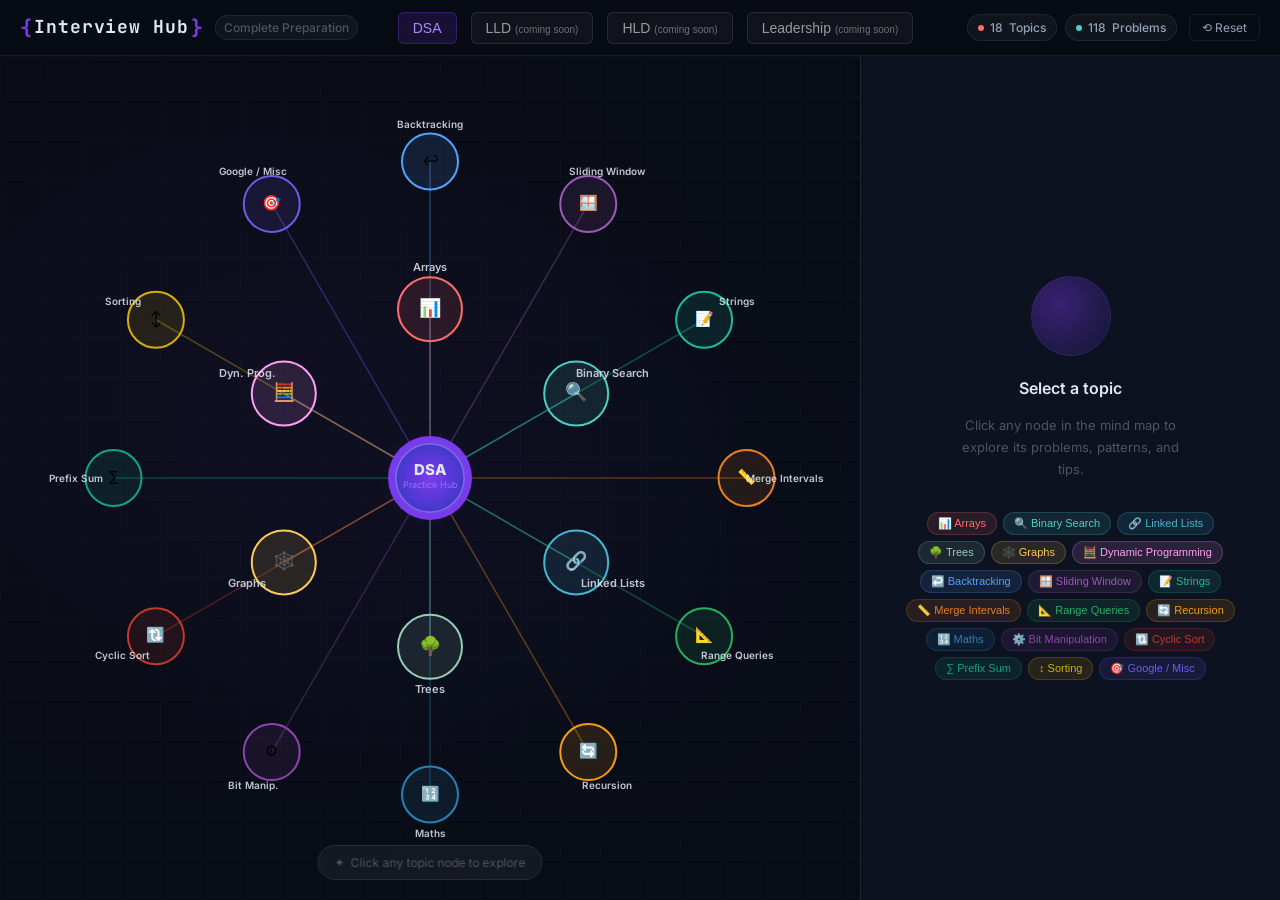
==== website/index.html @ 6dad3a28 "Add Phase 1: Interview Prep Website - DSA Section - Complete mind map landing page (index.html) - Dy" ====
<!DOCTYPE html>
<html lang="en">
<head>
  <meta charset="UTF-8" />
  <meta name="viewport" content="width=device-width, initial-scale=1.0" />
  <title>DSA Practice Hub</title>
  <link rel="preconnect" href="https://fonts.googleapis.com" />
  <link rel="preconnect" href="https://fonts.gstatic.com" crossorigin />
  <link href="https://fonts.googleapis.com/css2?family=Inter:wght@300;400;500;600;700&family=JetBrains+Mono:wght@400;500&display=swap" rel="stylesheet" />
  <link rel="stylesheet" href="style.css" />
</head>
<body>

  <!-- ── Header ─────────────────────────────────────────── -->
  <header class="header">
    <div class="header-left">
      <div class="logo">
        <span class="logo-bracket">{</span>
        <span class="logo-text">Interview Hub</span>
        <span class="logo-bracket">}</span>
      </div>
      <span class="header-subtitle">Complete Preparation</span>
      <!-- Section tabs -->
      <div style="display: flex; gap: 1rem; margin-left: 2rem;">
        <button class="section-btn active" onclick="showSection('dsa')" style="padding: 0.5rem 1rem; background: rgba(124, 58, 237, 0.15); border: 1px solid rgba(124, 58, 237, 0.3); border-radius: 6px; color: #a78bfa; cursor: pointer; font-size: 14px; font-weight: 500;">
          DSA
        </button>
        <button class="section-btn" onclick="showSection('lld')" style="padding: 0.5rem 1rem; background: rgba(100, 100, 100, 0.1); border: 1px solid rgba(100, 100, 100, 0.3); border-radius: 6px; color: #999; cursor: pointer; font-size: 14px; font-weight: 500;">
          LLD <span style="font-size: 10px; opacity: 0.7;">(coming soon)</span>
        </button>
        <button class="section-btn" onclick="showSection('hld')" style="padding: 0.5rem 1rem; background: rgba(100, 100, 100, 0.1); border: 1px solid rgba(100, 100, 100, 0.3); border-radius: 6px; color: #999; cursor: pointer; font-size: 14px; font-weight: 500;">
          HLD <span style="font-size: 10px; opacity: 0.7;">(coming soon)</span>
        </button>
        <button class="section-btn" onclick="showSection('leadership')" style="padding: 0.5rem 1rem; background: rgba(100, 100, 100, 0.1); border: 1px solid rgba(100, 100, 100, 0.3); border-radius: 6px; color: #999; cursor: pointer; font-size: 14px; font-weight: 500;">
          Leadership <span style="font-size: 10px; opacity: 0.7;">(coming soon)</span>
        </button>
      </div>
    </div>
    <div class="header-right">
      <div class="stats-bar">
        <div class="stat-chip">
          <span class="stat-dot" style="background:#FF6B6B"></span>
          <span id="totalTopics">0</span> Topics
        </div>
        <div class="stat-chip">
          <span class="stat-dot" style="background:#4ECDC4"></span>
          <span id="totalProblems">0</span> Problems
        </div>
      </div>
      <button class="btn-ghost" id="resetBtn" title="Reset view">⟲ Reset</button>
    </div>
  </header>

  <!-- ── Main Layout ─────────────────────────────────────── -->
  <main class="main-layout">

    <!-- Mind Map Canvas -->
    <div class="map-area" id="mapArea">
      <svg id="mindmapSvg" class="mindmap-svg">
        <defs>
          <radialGradient id="centerGrad" cx="50%" cy="50%" r="50%">
            <stop offset="0%" stop-color="#7C3AED" />
            <stop offset="100%" stop-color="#4338CA" />
          </radialGradient>
          <filter id="glow" x="-40%" y="-40%" width="180%" height="180%">
            <feGaussianBlur stdDeviation="4" result="blur" />
            <feMerge>
              <feMergeNode in="blur" />
              <feMergeNode in="SourceGraphic" />
            </feMerge>
          </filter>
          <filter id="softGlow" x="-60%" y="-60%" width="220%" height="220%">
            <feGaussianBlur stdDeviation="8" result="blur" />
            <feMerge>
              <feMergeNode in="blur" />
              <feMergeNode in="SourceGraphic" />
            </feMerge>
          </filter>
          <filter id="subtleGlow" x="-20%" y="-20%" width="140%" height="140%">
            <feGaussianBlur stdDeviation="2" result="blur" />
            <feMerge>
              <feMergeNode in="blur" />
              <feMergeNode in="SourceGraphic" />
            </feMerge>
          </filter>
        </defs>
        <!-- Rendered by JS -->
      </svg>

      <!-- Hint pill -->
      <div class="map-hint" id="mapHint">
        <span>✦</span> Click any topic node to explore
      </div>
    </div>

    <!-- Detail Panel -->
    <aside class="detail-panel" id="detailPanel">

      <!-- Empty State -->
      <div class="panel-empty" id="panelEmpty">
        <div class="empty-orb"></div>
        <h3>Select a topic</h3>
        <p>Click any node in the mind map to explore its problems, patterns, and tips.</p>
        <div class="empty-topics-preview" id="emptyTopicsPreview">
          <!-- Filled by JS with quick-access chips -->
        </div>
      </div>

      <!-- Topic Content -->
      <div class="panel-content hidden" id="panelContent">

        <!-- Topic Header -->
        <div class="topic-header" id="topicHeader">
          <button class="back-btn" id="backBtn">
            <span class="back-arrow">←</span> All Topics
          </button>
          <div class="topic-hero">
            <div class="topic-icon" id="topicIcon"></div>
            <div class="topic-hero-text">
              <h2 class="topic-name" id="topicName"></h2>
              <div class="topic-badges" id="topicBadges"></div>
            </div>
          </div>
        </div>

        <!-- Scroll area -->
        <div class="panel-scroll" id="panelScroll">

          <!-- Tips -->
          <section class="tips-section">
            <div class="section-label">
              <span class="section-icon">💡</span>
              <span>Key Patterns & Tips</span>
            </div>
            <ul class="tips-list" id="tipsList"></ul>
          </section>

          <!-- Problems -->
          <section class="problems-section">
            <div class="section-label">
              <span class="section-icon">🧩</span>
              <span>Problems</span>
              <span class="badge" id="problemCountBadge"></span>
            </div>
            <div class="problems-grid" id="problemsGrid"></div>
            <div style="text-align: center; margin-top: 1.5rem; padding-top: 1.5rem; border-top: 1px solid rgba(255,255,255,0.1);">
              <a id="exploreTopicLink" href="#" style="display: inline-block; padding: 0.75rem 1.5rem; background: rgba(124, 58, 237, 0.15); border: 1px solid rgba(124, 58, 237, 0.3); border-radius: 6px; color: #a78bfa; text-decoration: none; font-size: 14px; transition: all 0.2s; cursor: pointer;">
                Explore Full Topic →
              </a>
            </div>
          </section>

        </div>
      </div>
    </aside>
  </main>

  <!-- ── Problem Modal ───────────────────────────────────── -->
  <div class="modal-backdrop hidden" id="modalBackdrop">
    <div class="modal" id="modal" role="dialog" aria-modal="true">
      <div class="modal-header">
        <div class="modal-meta">
          <span class="modal-difficulty" id="modalDifficulty"></span>
          <span class="modal-num" id="modalNum"></span>
        </div>
        <h3 class="modal-title" id="modalTitle"></h3>
        <button class="modal-close" id="modalClose" aria-label="Close">✕</button>
      </div>
      <div class="modal-body">
        <div class="notes-header">
          <span class="notes-icon">📋</span>
          <span>Algorithm Notes</span>
        </div>
        <div class="notes-content" id="modalNotes"></div>
        <div class="modal-footer">
          <a class="btn-lc" id="modalLcLink" href="#" target="_blank" rel="noopener noreferrer">
            <svg width="16" height="16" viewBox="0 0 24 24" fill="currentColor">
              <path d="M13.483 0a1.374 1.374 0 0 0-.961.438L7.116 6.226l-3.854 4.126a5.266 5.266 0 0 0-1.209 2.104 5.35 5.35 0 0 0-.125.513 5.527 5.527 0 0 0 .062 2.362 5.83 5.83 0 0 0 .349 1.017 5.938 5.938 0 0 0 1.271 1.818l4.277 4.193.039.038c2.248 2.165 5.852 2.133 8.063-.074l2.396-2.392c.54-.54.54-1.414.003-1.955a1.378 1.378 0 0 0-1.951-.003l-2.396 2.392a3.021 3.021 0 0 1-4.205.038l-.02-.019-4.276-4.193c-.652-.64-.972-1.469-.948-2.263a2.68 2.68 0 0 1 .066-.523 2.545 2.545 0 0 1 .619-1.164L9.13 8.114c1.058-1.134 3.204-1.27 4.43-.278l3.501 2.831c.593.48 1.461.387 1.94-.207a1.384 1.384 0 0 0-.207-1.943l-3.5-2.831c-.8-.647-1.766-1.045-2.774-1.202l2.015-2.158A1.384 1.384 0 0 0 13.483 0zm-2.866 12.815a1.38 1.38 0 0 0-1.38 1.382 1.38 1.38 0 0 0 1.38 1.382H20.79a1.38 1.38 0 0 0 1.38-1.382 1.38 1.38 0 0 0-1.38-1.382z"/>
            </svg>
            Open on LeetCode
            <span class="btn-arrow">↗</span>
          </a>
          <button class="btn-ghost-sm" id="modalFileBtn">
            <span>📂</span> View file path
          </button>
        </div>
        <div class="file-path hidden" id="modalFilePath"></div>
      </div>
    </div>
  </div>

  <!-- ── Notes Layout (hidden by default) ──────────────────── -->
  <div class="notes-layout hidden" id="notesLayout">

    <!-- Notes Sidebar -->
    <aside class="notes-sidebar" id="notesSidebar">
      <div class="notes-nav" id="notesNav"></div>
    </aside>

    <!-- Notes Content Area -->
    <div class="notes-content-area" id="notesContentArea">
      <div class="notes-empty" id="notesEmpty">
        <div class="empty-orb" style="background:radial-gradient(circle at 35% 35%,rgba(20,184,166,0.4),rgba(6,95,70,0.1))"></div>
        <h3>Select a note</h3>
        <p>Pick any reference from the sidebar to read it here.</p>
      </div>
      <div class="notes-viewer hidden" id="notesViewer">
        <div class="notes-viewer-header" id="notesViewerHeader"></div>
        <div class="notes-md" id="notesMd"></div>
      </div>
    </div>

  </div>

  <script src="data.js"></script>
  <script src="notes-data.js"></script>
  <script src="app.js"></script>
  <script src="notes-app.js"></script>
</body>
</html>
---- website/style.css ----
/* ═══════════════════════════════════════════════════════════════
   DSA Practice Hub — Stylesheet
   Dark theme, smooth animations, glassmorphism accents
   ═══════════════════════════════════════════════════════════════ */

/* ── Custom Properties ──────────────────────────────────────── */
:root {
  --bg-base:      #080c14;
  --bg-surface:   #0d1421;
  --bg-card:      #111827;
  --bg-card-hover:#161f32;
  --bg-panel:     #0c1220;

  --border:       rgba(255,255,255,0.07);
  --border-hover: rgba(255,255,255,0.15);

  --text-primary:  #e2e8f0;
  --text-secondary:#94a3b8;
  --text-muted:    #4b5563;

  --accent:       #7C3AED;
  --accent-soft:  rgba(124,58,237,0.15);

  --easy:   #22c55e;
  --medium: #f59e0b;
  --hard:   #ef4444;

  --radius-sm: 6px;
  --radius-md: 10px;
  --radius-lg: 16px;
  --radius-xl: 24px;

  --shadow-sm: 0 1px 3px rgba(0,0,0,0.4);
  --shadow-md: 0 4px 20px rgba(0,0,0,0.5);
  --shadow-lg: 0 12px 48px rgba(0,0,0,0.7);

  --panel-w: 420px;
  --header-h: 56px;

  --transition: 0.2s cubic-bezier(0.4, 0, 0.2, 1);
  --transition-slow: 0.4s cubic-bezier(0.4, 0, 0.2, 1);
  --spring: 0.3s cubic-bezier(0.34, 1.56, 0.64, 1);
}

/* ── Reset ───────────────────────────────────────────────────── */
*, *::before, *::after { box-sizing: border-box; margin: 0; padding: 0; }

html, body {
  height: 100%;
  overflow: hidden;
  background: var(--bg-base);
  color: var(--text-primary);
  font-family: 'Inter', system-ui, sans-serif;
  font-size: 14px;
  line-height: 1.6;
  -webkit-font-smoothing: antialiased;
}

/* ── Scrollbar ───────────────────────────────────────────────── */
::-webkit-scrollbar { width: 5px; }
::-webkit-scrollbar-track { background: transparent; }
::-webkit-scrollbar-thumb { background: rgba(255,255,255,0.08); border-radius: 99px; }
::-webkit-scrollbar-thumb:hover { background: rgba(255,255,255,0.14); }

/* ── Header ──────────────────────────────────────────────────── */
.header {
  height: var(--header-h);
  display: flex;
  align-items: center;
  justify-content: space-between;
  padding: 0 20px;
  background: rgba(8,12,20,0.9);
  border-bottom: 1px solid var(--border);
  backdrop-filter: blur(12px);
  position: relative;
  z-index: 20;
  flex-shrink: 0;
}

.header-left {
  display: flex;
  align-items: center;
  gap: 12px;
}

.logo {
  display: flex;
  align-items: center;
  gap: 2px;
  font-family: 'JetBrains Mono', monospace;
  font-size: 18px;
  font-weight: 700;
}

.logo-bracket {
  color: var(--accent);
  font-size: 20px;
}

.logo-text {
  color: var(--text-primary);
  letter-spacing: 0.05em;
}

.header-subtitle {
  color: var(--text-muted);
  font-size: 12px;
  font-weight: 500;
  padding: 2px 8px;
  background: rgba(255,255,255,0.04);
  border: 1px solid var(--border);
  border-radius: 99px;
}

.header-right {
  display: flex;
  align-items: center;
  gap: 12px;
}

.stats-bar {
  display: flex;
  align-items: center;
  gap: 8px;
}

.stat-chip {
  display: flex;
  align-items: center;
  gap: 6px;
  padding: 3px 10px;
  background: rgba(255,255,255,0.04);
  border: 1px solid var(--border);
  border-radius: 99px;
  font-size: 12px;
  color: var(--text-secondary);
  font-weight: 500;
}

.stat-dot {
  width: 6px;
  height: 6px;
  border-radius: 50%;
}

.btn-ghost {
  background: none;
  border: 1px solid var(--border);
  color: var(--text-secondary);
  padding: 5px 12px;
  border-radius: var(--radius-sm);
  cursor: pointer;
  font-size: 12px;
  font-family: inherit;
  transition: all var(--transition);
}

.btn-ghost:hover {
  border-color: var(--border-hover);
  color: var(--text-primary);
  background: rgba(255,255,255,0.04);
}

/* ── Main Layout ──────────────────────────────────────────────── */
.main-layout {
  display: flex;
  height: calc(100vh - var(--header-h));
  overflow: hidden;
}

/* ── Mind Map Area ────────────────────────────────────────────── */
.map-area {
  flex: 1;
  position: relative;
  overflow: hidden;
  background:
    radial-gradient(ellipse at 30% 40%, rgba(124,58,237,0.06) 0%, transparent 60%),
    radial-gradient(ellipse at 70% 60%, rgba(67,56,202,0.04) 0%, transparent 60%),
    var(--bg-base);
}

/* Subtle grid */
.map-area::before {
  content: '';
  position: absolute;
  inset: 0;
  background-image:
    linear-gradient(rgba(255,255,255,0.015) 1px, transparent 1px),
    linear-gradient(90deg, rgba(255,255,255,0.015) 1px, transparent 1px);
  background-size: 40px 40px;
  pointer-events: none;
}

.mindmap-svg {
  width: 100%;
  height: 100%;
  display: block;
}

/* Hint pill */
.map-hint {
  position: absolute;
  bottom: 20px;
  left: 50%;
  transform: translateX(-50%);
  background: rgba(255,255,255,0.05);
  border: 1px solid rgba(255,255,255,0.08);
  backdrop-filter: blur(8px);
  padding: 7px 16px;
  border-radius: 99px;
  font-size: 12px;
  color: var(--text-muted);
  display: flex;
  align-items: center;
  gap: 6px;
  transition: opacity 0.4s;
  pointer-events: none;
}

.map-hint.hidden { opacity: 0; }

/* ── Mind Map SVG Elements ────────────────────────────────────── */
.mm-line {
  stroke-width: 1.5;
  fill: none;
  opacity: 0.35;
  transition: opacity var(--transition);
}

.mm-line.active { opacity: 0.7; }

.mm-node {
  cursor: pointer;
}

.mm-node-circle {
  stroke-width: 2;
  transition: all var(--transition);
}

.mm-node:hover .mm-node-circle {
  stroke-width: 2.5;
}

.mm-node.selected .mm-node-circle {
  stroke-width: 3;
}

.mm-node-label {
  font-family: 'Inter', sans-serif;
  font-size: 11px;
  font-weight: 600;
  fill: var(--text-primary);
  text-anchor: middle;
  pointer-events: none;
  transition: opacity var(--transition);
}

.mm-node-emoji {
  font-size: 16px;
  text-anchor: middle;
  dominant-baseline: middle;
  pointer-events: none;
}

/* Center node pulse animation */
@keyframes centerPulse {
  0%, 100% { r: 42; opacity: 0.15; }
  50%       { r: 52; opacity: 0.05; }
}

.center-pulse-ring {
  animation: centerPulse 3s ease-in-out infinite;
  fill: var(--accent);
  pointer-events: none;
}

/* Node entrance animation */
@keyframes nodeIn {
  from { opacity: 0; transform: scale(0.5); }
  to   { opacity: 1; transform: scale(1); }
}

.mm-node { animation: nodeIn var(--spring) both; }
.mm-line { animation: fadeIn 0.5s ease both; }

@keyframes fadeIn {
  from { opacity: 0; }
  to   { opacity: 0.35; }
}

/* ── Detail Panel ─────────────────────────────────────────────── */
.detail-panel {
  width: var(--panel-w);
  background: var(--bg-panel);
  border-left: 1px solid var(--border);
  display: flex;
  flex-direction: column;
  overflow: hidden;
  position: relative;
  flex-shrink: 0;
  transition: width var(--transition-slow);
}

/* Empty State */
.panel-empty {
  flex: 1;
  display: flex;
  flex-direction: column;
  align-items: center;
  justify-content: center;
  padding: 32px 24px;
  gap: 12px;
  text-align: center;
}

.empty-orb {
  width: 80px;
  height: 80px;
  border-radius: 50%;
  background: radial-gradient(circle at 35% 35%, rgba(124,58,237,0.4), rgba(67,56,202,0.1));
  border: 1px solid rgba(124,58,237,0.2);
  margin-bottom: 8px;
  animation: orbFloat 4s ease-in-out infinite;
}

@keyframes orbFloat {
  0%, 100% { transform: translateY(0); }
  50%       { transform: translateY(-8px); }
}

.panel-empty h3 {
  font-size: 16px;
  font-weight: 600;
  color: var(--text-primary);
}

.panel-empty p {
  font-size: 13px;
  color: var(--text-muted);
  max-width: 240px;
  line-height: 1.7;
}

.empty-topics-preview {
  margin-top: 20px;
  display: flex;
  flex-wrap: wrap;
  gap: 6px;
  justify-content: center;
  max-width: 340px;
}

.topic-chip {
  padding: 4px 10px;
  border-radius: 99px;
  font-size: 11px;
  font-weight: 500;
  cursor: pointer;
  border: 1px solid transparent;
  transition: all var(--transition);
  display: flex;
  align-items: center;
  gap: 4px;
}

.topic-chip:hover {
  transform: translateY(-1px);
  border-color: rgba(255,255,255,0.1);
}

/* Topic Content Panel */
.panel-content {
  display: flex;
  flex-direction: column;
  height: 100%;
  overflow: hidden;
}

.panel-content.hidden { display: none; }

.topic-header {
  padding: 16px 20px 0;
  flex-shrink: 0;
  border-bottom: 1px solid var(--border);
  padding-bottom: 16px;
}

.back-btn {
  display: flex;
  align-items: center;
  gap: 6px;
  background: none;
  border: none;
  color: var(--text-muted);
  cursor: pointer;
  font-size: 12px;
  font-family: inherit;
  padding: 0;
  margin-bottom: 14px;
  transition: color var(--transition);
}

.back-btn:hover { color: var(--text-primary); }
.back-arrow { font-size: 14px; }

.topic-hero {
  display: flex;
  align-items: center;
  gap: 14px;
}

.topic-icon {
  width: 52px;
  height: 52px;
  border-radius: var(--radius-md);
  display: flex;
  align-items: center;
  justify-content: center;
  font-size: 24px;
  flex-shrink: 0;
}

.topic-hero-text { flex: 1; }

.topic-name {
  font-size: 18px;
  font-weight: 700;
  color: var(--text-primary);
  line-height: 1.2;
}

.topic-badges {
  display: flex;
  gap: 6px;
  margin-top: 6px;
  flex-wrap: wrap;
}

.badge {
  padding: 2px 8px;
  border-radius: 99px;
  font-size: 10px;
  font-weight: 600;
  text-transform: uppercase;
  letter-spacing: 0.05em;
}

.badge-ring-inner { background: rgba(124,58,237,0.2); color: #a78bfa; border: 1px solid rgba(124,58,237,0.3); }
.badge-ring-outer { background: rgba(20,184,166,0.15); color: #5eead4; border: 1px solid rgba(20,184,166,0.25); }
.badge-count      { background: rgba(255,255,255,0.06); color: var(--text-muted); border: 1px solid var(--border); }

/* Scrollable panel body */
.panel-scroll {
  flex: 1;
  overflow-y: auto;
  padding: 20px;
  display: flex;
  flex-direction: column;
  gap: 24px;
}

/* ── Tips Section ─────────────────────────────────────────────── */
.section-label {
  display: flex;
  align-items: center;
  gap: 8px;
  font-size: 11px;
  font-weight: 700;
  text-transform: uppercase;
  letter-spacing: 0.1em;
  color: var(--text-muted);
  margin-bottom: 12px;
}

.section-icon { font-size: 14px; }

.tips-list {
  list-style: none;
  display: flex;
  flex-direction: column;
  gap: 6px;
}

.tips-list li {
  display: flex;
  align-items: flex-start;
  gap: 10px;
  font-size: 13px;
  color: var(--text-secondary);
  line-height: 1.6;
  padding: 8px 12px;
  background: rgba(255,255,255,0.02);
  border: 1px solid var(--border);
  border-radius: var(--radius-sm);
  transition: background var(--transition);
}

.tips-list li:hover { background: rgba(255,255,255,0.04); }

.tip-bullet {
  width: 5px;
  height: 5px;
  border-radius: 50%;
  margin-top: 7px;
  flex-shrink: 0;
}

/* ── Problems Grid ────────────────────────────────────────────── */
.problems-grid {
  display: flex;
  flex-direction: column;
  gap: 8px;
}

.problem-card {
  background: var(--bg-card);
  border: 1px solid var(--border);
  border-radius: var(--radius-md);
  padding: 12px 14px;
  cursor: pointer;
  transition: all var(--transition);
  display: flex;
  align-items: center;
  gap: 12px;
  position: relative;
  overflow: hidden;
}

.problem-card::before {
  content: '';
  position: absolute;
  left: 0; top: 0; bottom: 0;
  width: 3px;
  border-radius: 3px 0 0 3px;
  transition: opacity var(--transition);
  opacity: 0;
}

.problem-card:hover {
  background: var(--bg-card-hover);
  border-color: var(--border-hover);
  transform: translateX(2px);
}

.problem-card:hover::before { opacity: 1; }

.problem-card.easy::before   { background: var(--easy); }
.problem-card.medium::before { background: var(--medium); }
.problem-card.hard::before   { background: var(--hard); }

.diff-badge {
  padding: 2px 7px;
  border-radius: 99px;
  font-size: 10px;
  font-weight: 600;
  flex-shrink: 0;
}

.diff-badge.easy   { background: rgba(34,197,94,0.12);  color: var(--easy);   border: 1px solid rgba(34,197,94,0.2); }
.diff-badge.medium { background: rgba(245,158,11,0.12); color: var(--medium); border: 1px solid rgba(245,158,11,0.2); }
.diff-badge.hard   { background: rgba(239,68,68,0.12);  color: var(--hard);   border: 1px solid rgba(239,68,68,0.2); }

.problem-info { flex: 1; min-width: 0; }

.problem-name {
  font-size: 13px;
  font-weight: 600;
  color: var(--text-primary);
  white-space: nowrap;
  overflow: hidden;
  text-overflow: ellipsis;
}

.problem-lc-num {
  font-size: 11px;
  color: var(--text-muted);
  font-family: 'JetBrains Mono', monospace;
  margin-top: 2px;
}

.problem-actions {
  display: flex;
  gap: 6px;
  flex-shrink: 0;
}

.action-btn {
  width: 28px;
  height: 28px;
  border-radius: var(--radius-sm);
  border: 1px solid var(--border);
  background: rgba(255,255,255,0.03);
  color: var(--text-muted);
  display: flex;
  align-items: center;
  justify-content: center;
  cursor: pointer;
  transition: all var(--transition);
  font-size: 12px;
  text-decoration: none;
}

.action-btn:hover {
  border-color: var(--border-hover);
  color: var(--text-primary);
  background: rgba(255,255,255,0.07);
}

/* ── Modal ────────────────────────────────────────────────────── */
.modal-backdrop {
  position: fixed;
  inset: 0;
  background: rgba(0,0,0,0.7);
  backdrop-filter: blur(4px);
  z-index: 100;
  display: flex;
  align-items: center;
  justify-content: center;
  padding: 20px;
  transition: opacity var(--transition);
}

.modal-backdrop.hidden {
  display: none;
}

.modal {
  background: var(--bg-card);
  border: 1px solid var(--border-hover);
  border-radius: var(--radius-xl);
  width: 100%;
  max-width: 560px;
  max-height: 82vh;
  display: flex;
  flex-direction: column;
  box-shadow: var(--shadow-lg);
  animation: modalIn var(--spring) both;
  overflow: hidden;
}

@keyframes modalIn {
  from { opacity: 0; transform: scale(0.94) translateY(10px); }
  to   { opacity: 1; transform: scale(1) translateY(0); }
}

.modal-header {
  padding: 20px 20px 16px;
  border-bottom: 1px solid var(--border);
  position: relative;
}

.modal-meta {
  display: flex;
  align-items: center;
  gap: 8px;
  margin-bottom: 8px;
}

.modal-difficulty {
  font-size: 10px;
  font-weight: 700;
  text-transform: uppercase;
  letter-spacing: 0.1em;
  padding: 2px 8px;
  border-radius: 99px;
}

.modal-difficulty.easy   { background: rgba(34,197,94,0.12);  color: var(--easy);   border: 1px solid rgba(34,197,94,0.2); }
.modal-difficulty.medium { background: rgba(245,158,11,0.12); color: var(--medium); border: 1px solid rgba(245,158,11,0.2); }
.modal-difficulty.hard   { background: rgba(239,68,68,0.12);  color: var(--hard);   border: 1px solid rgba(239,68,68,0.2); }

.modal-num {
  font-family: 'JetBrains Mono', monospace;
  font-size: 11px;
  color: var(--text-muted);
}

.modal-title {
  font-size: 20px;
  font-weight: 700;
  color: var(--text-primary);
  padding-right: 32px;
}

.modal-close {
  position: absolute;
  top: 18px;
  right: 18px;
  width: 30px;
  height: 30px;
  border-radius: var(--radius-sm);
  border: 1px solid var(--border);
  background: rgba(255,255,255,0.04);
  color: var(--text-muted);
  cursor: pointer;
  font-size: 14px;
  display: flex;
  align-items: center;
  justify-content: center;
  transition: all var(--transition);
  font-family: inherit;
}

.modal-close:hover {
  border-color: var(--border-hover);
  color: var(--text-primary);
  background: rgba(255,255,255,0.08);
}

.modal-body {
  flex: 1;
  overflow-y: auto;
  padding: 20px;
  display: flex;
  flex-direction: column;
  gap: 16px;
}

.notes-header {
  display: flex;
  align-items: center;
  gap: 8px;
  font-size: 11px;
  font-weight: 700;
  text-transform: uppercase;
  letter-spacing: 0.1em;
  color: var(--text-muted);
}

.notes-content {
  background: rgba(0,0,0,0.25);
  border: 1px solid var(--border);
  border-radius: var(--radius-md);
  padding: 16px;
  font-family: 'JetBrains Mono', monospace;
  font-size: 13px;
  line-height: 1.8;
  color: var(--text-secondary);
  white-space: pre-wrap;
  word-break: break-word;
}

/* Highlight text after \n\n as a mini heading */
.notes-content .notes-section-title {
  color: var(--text-primary);
  font-weight: 600;
  font-size: 12px;
}

.modal-footer {
  display: flex;
  align-items: center;
  gap: 10px;
}

.btn-lc {
  display: flex;
  align-items: center;
  gap: 8px;
  padding: 10px 18px;
  border-radius: var(--radius-md);
  background: #f89f1b;
  color: #1a1a1a;
  font-weight: 700;
  font-size: 13px;
  text-decoration: none;
  transition: all var(--transition);
  flex: 1;
  justify-content: center;
}

.btn-lc:hover {
  background: #f7b733;
  transform: translateY(-1px);
  box-shadow: 0 4px 16px rgba(248,159,27,0.3);
}

.btn-lc.no-link {
  background: var(--bg-card);
  color: var(--text-muted);
  border: 1px solid var(--border);
  cursor: not-allowed;
}

.btn-lc.no-link:hover {
  transform: none;
  box-shadow: none;
}

.btn-arrow { margin-left: auto; font-size: 12px; }

.btn-ghost-sm {
  display: flex;
  align-items: center;
  gap: 6px;
  padding: 10px 14px;
  border-radius: var(--radius-md);
  background: rgba(255,255,255,0.04);
  border: 1px solid var(--border);
  color: var(--text-muted);
  font-size: 12px;
  font-family: inherit;
  cursor: pointer;
  transition: all var(--transition);
  white-space: nowrap;
}

.btn-ghost-sm:hover {
  border-color: var(--border-hover);
  color: var(--text-primary);
  background: rgba(255,255,255,0.07);
}

.file-path {
  background: rgba(0,0,0,0.3);
  border: 1px solid var(--border);
  border-radius: var(--radius-sm);
  padding: 8px 12px;
  font-family: 'JetBrains Mono', monospace;
  font-size: 11px;
  color: var(--text-muted);
  word-break: break-all;
  transition: all var(--transition);
}

.file-path.hidden { display: none; }

/* ── Utility ──────────────────────────────────────────────────── */
.hidden { display: none !important; }

/* ── Entrance Animations ──────────────────────────────────────── */
@keyframes slideInRight {
  from { opacity: 0; transform: translateX(20px); }
  to   { opacity: 1; transform: translateX(0); }
}

@keyframes slideInUp {
  from { opacity: 0; transform: translateY(12px); }
  to   { opacity: 1; transform: translateY(0); }
}

.panel-content .topic-header { animation: slideInUp 0.3s ease both; }
.panel-content .tips-section  { animation: slideInUp 0.35s ease 0.05s both; }
.panel-content .problems-section { animation: slideInUp 0.35s ease 0.1s both; }

.problem-card { animation: slideInUp 0.3s ease both; }

/* Stagger problem cards */
.problem-card:nth-child(1) { animation-delay: 0.0s; }
.problem-card:nth-child(2) { animation-delay: 0.04s; }
.problem-card:nth-child(3) { animation-delay: 0.08s; }
.problem-card:nth-child(4) { animation-delay: 0.12s; }
.problem-card:nth-child(5) { animation-delay: 0.16s; }
.problem-card:nth-child(6) { animation-delay: 0.20s; }
.problem-card:nth-child(7) { animation-delay: 0.24s; }
.problem-card:nth-child(8) { animation-delay: 0.28s; }
.problem-card:nth-child(9) { animation-delay: 0.32s; }
.problem-card:nth-child(10){ animation-delay: 0.36s; }
.problem-card:nth-child(11){ animation-delay: 0.40s; }
.problem-card:nth-child(12){ animation-delay: 0.44s; }

/* ── Responsive ───────────────────────────────────────────────── */
@media (max-width: 768px) {
  :root { --panel-w: 100vw; }

  .main-layout { flex-direction: column; }

  .map-area {
    height: 55vh;
    flex: none;
  }

  .detail-panel {
    width: 100%;
    height: 45vh;
    border-left: none;
    border-top: 1px solid var(--border);
  }

  .stats-bar { display: none; }
}

/* ═══════════════════════════════════════════════════════════════
   NOTES SECTION — Tab switcher + sidebar + markdown viewer
   ═══════════════════════════════════════════════════════════════ */

/* ── Tab Switcher ────────────────────────────────────────────── */
.tab-switcher {
  display: flex;
  background: rgba(255,255,255,0.04);
  border: 1px solid var(--border);
  border-radius: var(--radius-md);
  padding: 3px;
  gap: 3px;
}

.tab-btn {
  display: flex;
  align-items: center;
  gap: 6px;
  padding: 5px 14px;
  border-radius: calc(var(--radius-md) - 2px);
  border: none;
  background: none;
  color: var(--text-muted);
  font-size: 13px;
  font-weight: 500;
  font-family: inherit;
  cursor: pointer;
  transition: all var(--transition);
}

.tab-btn.active {
  background: rgba(255,255,255,0.08);
  color: var(--text-primary);
  box-shadow: 0 1px 3px rgba(0,0,0,0.3);
}

.tab-btn:hover:not(.active) {
  color: var(--text-secondary);
}

.tab-icon { font-size: 14px; }

/* ── Notes Layout ────────────────────────────────────────────── */
.notes-layout {
  display: flex;
  height: calc(100vh - var(--header-h));
  overflow: hidden;
}

.notes-layout.hidden { display: none; }

/* ── Notes Sidebar ───────────────────────────────────────────── */
.notes-sidebar {
  width: 240px;
  flex-shrink: 0;
  background: var(--bg-panel);
  border-right: 1px solid var(--border);
  display: flex;
  flex-direction: column;
  overflow: hidden;
}

.notes-search-wrap {
  padding: 12px 12px 8px;
  flex-shrink: 0;
}

.notes-search {
  width: 100%;
  background: rgba(255,255,255,0.04);
  border: 1px solid var(--border);
  border-radius: var(--radius-sm);
  padding: 7px 10px;
  color: var(--text-primary);
  font-family: inherit;
  font-size: 13px;
  outline: none;
  transition: border-color var(--transition);
}

.notes-search::placeholder { color: var(--text-muted); }
.notes-search:focus { border-color: var(--accent); }

.notes-nav {
  flex: 1;
  overflow-y: auto;
  padding: 4px 8px 12px;
}

/* Category group */
.notes-category {
  margin-bottom: 4px;
}

.notes-category-label {
  font-size: 10px;
  font-weight: 700;
  text-transform: uppercase;
  letter-spacing: 0.1em;
  color: var(--text-muted);
  padding: 8px 6px 4px;
}

/* Individual note item */
.note-item {
  display: flex;
  align-items: center;
  gap: 8px;
  padding: 7px 8px;
  border-radius: var(--radius-sm);
  cursor: pointer;
  transition: all var(--transition);
  border: 1px solid transparent;
  margin-bottom: 1px;
}

.note-item:hover {
  background: rgba(255,255,255,0.04);
  border-color: var(--border);
}

.note-item.active {
  background: var(--accent-soft);
  border-color: rgba(124,58,237,0.25);
}

.note-item-emoji {
  font-size: 14px;
  flex-shrink: 0;
  width: 20px;
  text-align: center;
}

.note-item-title {
  font-size: 12px;
  font-weight: 500;
  color: var(--text-secondary);
  white-space: nowrap;
  overflow: hidden;
  text-overflow: ellipsis;
  flex: 1;
}

.note-item.active .note-item-title { color: var(--text-primary); }

/* Search highlight */
.note-item.search-hidden { display: none; }

/* ── Notes Content Area ──────────────────────────────────────── */
.notes-content-area {
  flex: 1;
  overflow: hidden;
  display: flex;
  flex-direction: column;
  background:
    radial-gradient(ellipse at 20% 30%, rgba(20,184,166,0.04) 0%, transparent 50%),
    var(--bg-base);
}

.notes-empty {
  flex: 1;
  display: flex;
  flex-direction: column;
  align-items: center;
  justify-content: center;
  gap: 12px;
  text-align: center;
  padding: 32px;
}

.notes-empty h3 { font-size: 16px; font-weight: 600; }
.notes-empty p  { font-size: 13px; color: var(--text-muted); }

.notes-viewer {
  flex: 1;
  overflow: hidden;
  display: flex;
  flex-direction: column;
}

.notes-viewer.hidden { display: none; }

.notes-viewer-header {
  padding: 20px 32px 0;
  flex-shrink: 0;
  border-bottom: 1px solid var(--border);
  padding-bottom: 16px;
}

.notes-viewer-title {
  display: flex;
  align-items: center;
  gap: 12px;
}

.notes-viewer-title h2 {
  font-size: 20px;
  font-weight: 700;
  color: var(--text-primary);
}

.notes-viewer-title span {
  font-size: 24px;
}

.notes-viewer-meta {
  margin-top: 6px;
  font-size: 11px;
  color: var(--text-muted);
  display: flex;
  align-items: center;
  gap: 6px;
}

.notes-md {
  flex: 1;
  overflow-y: auto;
  padding: 24px 32px 40px;
}

/* ── Markdown Rendering ──────────────────────────────────────── */
.notes-md h1 {
  font-size: 22px;
  font-weight: 800;
  color: var(--text-primary);
  margin: 0 0 16px;
  padding-bottom: 8px;
  border-bottom: 1px solid var(--border);
}

.notes-md h2 {
  font-size: 17px;
  font-weight: 700;
  color: var(--text-primary);
  margin: 28px 0 12px;
}

.notes-md h2:first-child { margin-top: 0; }

.notes-md h3 {
  font-size: 14px;
  font-weight: 700;
  color: #a78bfa;
  margin: 20px 0 8px;
  text-transform: uppercase;
  letter-spacing: 0.05em;
}

.notes-md h4 {
  font-size: 14px;
  font-weight: 600;
  color: var(--text-secondary);
  margin: 16px 0 6px;
}

.notes-md p {
  font-size: 14px;
  color: var(--text-secondary);
  line-height: 1.75;
  margin: 0 0 12px;
}

.notes-md ul, .notes-md ol {
  padding-left: 20px;
  margin: 0 0 12px;
}

.notes-md li {
  font-size: 14px;
  color: var(--text-secondary);
  line-height: 1.7;
  margin-bottom: 4px;
}

.notes-md li::marker { color: var(--accent); }

.notes-md pre {
  background: rgba(0,0,0,0.35);
  border: 1px solid var(--border);
  border-radius: var(--radius-md);
  padding: 16px;
  overflow-x: auto;
  margin: 12px 0 16px;
  position: relative;
}

.notes-md pre code {
  font-family: 'JetBrains Mono', monospace;
  font-size: 13px;
  line-height: 1.7;
  color: #e2e8f0;
  background: none;
  padding: 0;
  border: none;
  border-radius: 0;
}

/* Syntax colouring — simple keyword tinting */
.notes-md pre .kw  { color: #c084fc; } /* keywords */
.notes-md pre .str { color: #86efac; } /* strings */
.notes-md pre .cm  { color: #64748b; } /* comments */
.notes-md pre .num { color: #93c5fd; } /* numbers */

.notes-md code {
  font-family: 'JetBrains Mono', monospace;
  font-size: 12px;
  background: rgba(124,58,237,0.12);
  color: #c084fc;
  padding: 2px 6px;
  border-radius: 4px;
  border: 1px solid rgba(124,58,237,0.2);
}

.notes-md strong {
  font-weight: 700;
  color: var(--text-primary);
}

.notes-md em {
  font-style: italic;
  color: var(--text-secondary);
}

.notes-md hr {
  border: none;
  border-top: 1px solid var(--border);
  margin: 20px 0;
}

.notes-md blockquote {
  border-left: 3px solid var(--accent);
  padding: 8px 16px;
  margin: 12px 0;
  background: var(--accent-soft);
  border-radius: 0 var(--radius-sm) var(--radius-sm) 0;
  color: var(--text-secondary);
  font-style: italic;
}

.notes-md blockquote p { margin: 0; }

/* Tables */
.notes-md table {
  width: 100%;
  border-collapse: collapse;
  margin: 12px 0 16px;
  font-size: 13px;
}

.notes-md th {
  text-align: left;
  padding: 8px 12px;
  background: rgba(255,255,255,0.04);
  border: 1px solid var(--border);
  font-weight: 700;
  color: var(--text-primary);
  font-size: 12px;
  text-transform: uppercase;
  letter-spacing: 0.05em;
}

.notes-md td {
  padding: 7px 12px;
  border: 1px solid var(--border);
  color: var(--text-secondary);
  vertical-align: top;
}

.notes-md tr:nth-child(even) td {
  background: rgba(255,255,255,0.015);
}

.notes-md td code, .notes-md th code {
  font-size: 11px;
}

/* Responsive notes */
@media (max-width: 768px) {
  .notes-sidebar { width: 200px; }
  .notes-md { padding: 16px; }
}
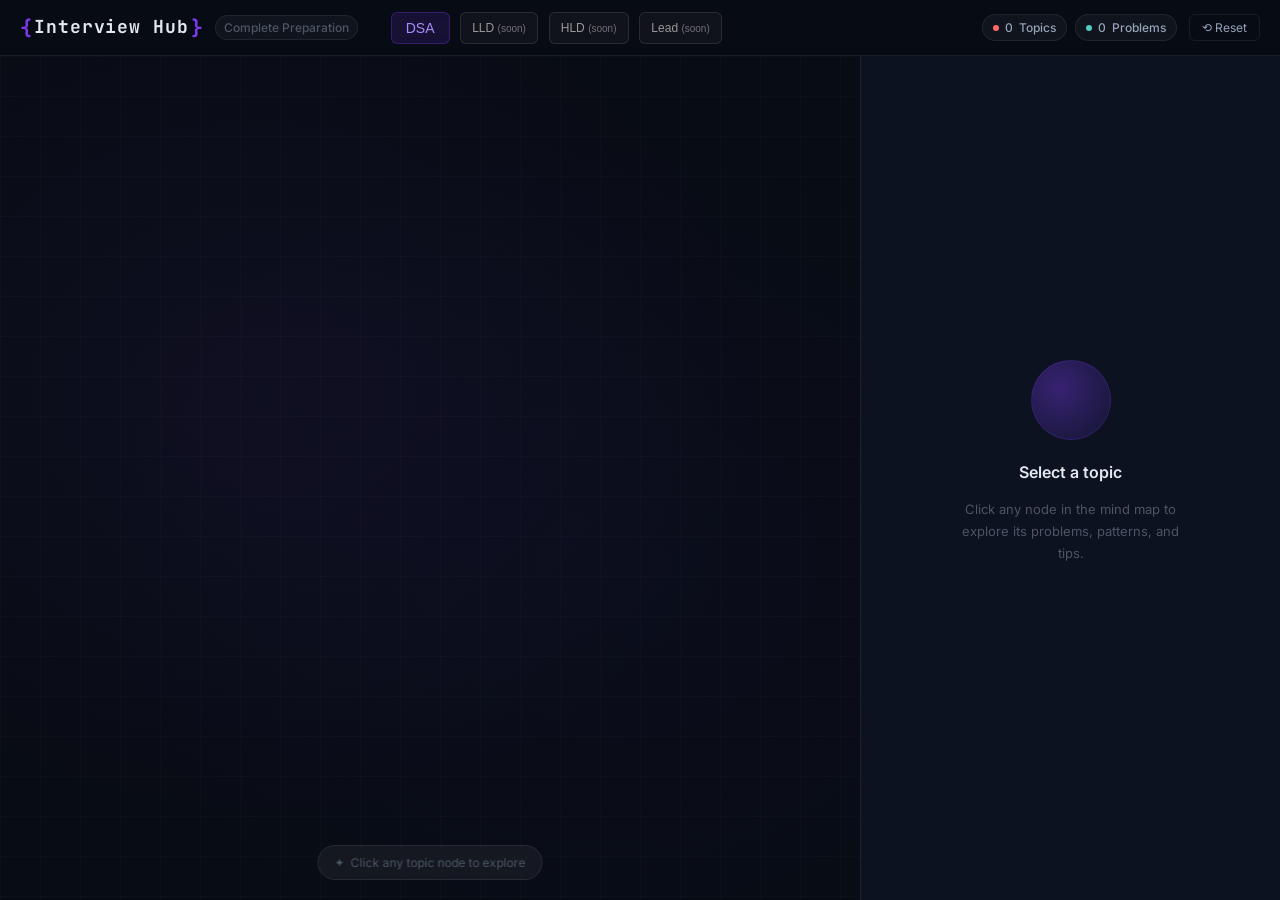
==== commit 0df54d41: "Improve mobile responsiveness for landing page - Add comprehensive media queries for 768px and 480px" ====
--- a/website/index.html
+++ b/website/index.html
@@ -20,19 +20,19 @@
         <span class="logo-bracket">}</span>
       </div>
       <span class="header-subtitle">Complete Preparation</span>
-      <!-- Section tabs -->
-      <div style="display: flex; gap: 1rem; margin-left: 2rem;">
-        <button class="section-btn active" onclick="showSection('dsa')" style="padding: 0.5rem 1rem; background: rgba(124, 58, 237, 0.15); border: 1px solid rgba(124, 58, 237, 0.3); border-radius: 6px; color: #a78bfa; cursor: pointer; font-size: 14px; font-weight: 500;">
+      <!-- Section tabs - scrollable on mobile -->
+      <div style="display: flex; gap: 0.75rem; margin-left: 1.5rem; overflow-x: auto; flex-wrap: nowrap;">
+        <button class="section-btn active" onclick="showSection('dsa')" style="padding: 0.5rem 1rem; background: rgba(124, 58, 237, 0.15); border: 1px solid rgba(124, 58, 237, 0.3); border-radius: 6px; color: #a78bfa; cursor: pointer; font-size: 14px; font-weight: 500; white-space: nowrap; flex-shrink: 0;">
           DSA
         </button>
-        <button class="section-btn" onclick="showSection('lld')" style="padding: 0.5rem 1rem; background: rgba(100, 100, 100, 0.1); border: 1px solid rgba(100, 100, 100, 0.3); border-radius: 6px; color: #999; cursor: pointer; font-size: 14px; font-weight: 500;">
-          LLD <span style="font-size: 10px; opacity: 0.7;">(coming soon)</span>
-        </button>
-        <button class="section-btn" onclick="showSection('hld')" style="padding: 0.5rem 1rem; background: rgba(100, 100, 100, 0.1); border: 1px solid rgba(100, 100, 100, 0.3); border-radius: 6px; color: #999; cursor: pointer; font-size: 14px; font-weight: 500;">
-          HLD <span style="font-size: 10px; opacity: 0.7;">(coming soon)</span>
-        </button>
-        <button class="section-btn" onclick="showSection('leadership')" style="padding: 0.5rem 1rem; background: rgba(100, 100, 100, 0.1); border: 1px solid rgba(100, 100, 100, 0.3); border-radius: 6px; color: #999; cursor: pointer; font-size: 14px; font-weight: 500;">
-          Leadership <span style="font-size: 10px; opacity: 0.7;">(coming soon)</span>
+        <button class="section-btn" onclick="showSection('lld')" style="padding: 0.5rem 0.8rem; background: rgba(100, 100, 100, 0.1); border: 1px solid rgba(100, 100, 100, 0.3); border-radius: 6px; color: #999; cursor: pointer; font-size: 12px; font-weight: 500; white-space: nowrap; flex-shrink: 0;">
+          LLD <span style="font-size: 10px; opacity: 0.7;">(soon)</span>
+        </button>
+        <button class="section-btn" onclick="showSection('hld')" style="padding: 0.5rem 0.8rem; background: rgba(100, 100, 100, 0.1); border: 1px solid rgba(100, 100, 100, 0.3); border-radius: 6px; color: #999; cursor: pointer; font-size: 12px; font-weight: 500; white-space: nowrap; flex-shrink: 0;">
+          HLD <span style="font-size: 10px; opacity: 0.7;">(soon)</span>
+        </button>
+        <button class="section-btn" onclick="showSection('leadership')" style="padding: 0.5rem 0.8rem; background: rgba(100, 100, 100, 0.1); border: 1px solid rgba(100, 100, 100, 0.3); border-radius: 6px; color: #999; cursor: pointer; font-size: 12px; font-weight: 500; white-space: nowrap; flex-shrink: 0;">
+          Lead <span style="font-size: 10px; opacity: 0.7;">(soon)</span>
         </button>
       </div>
     </div>
--- a/website/style.css
+++ b/website/style.css
@@ -862,23 +862,212 @@
 
 /* ── Responsive ───────────────────────────────────────────────── */
 @media (max-width: 768px) {
-  :root { --panel-w: 100vw; }
+  :root {
+    --panel-w: 100vw;
+    --header-h: 60px;
+  }
 
   .main-layout { flex-direction: column; }
 
   .map-area {
-    height: 55vh;
+    height: 40vh;
     flex: none;
   }
 
   .detail-panel {
     width: 100%;
-    height: 45vh;
+    height: 60vh;
     border-left: none;
     border-top: 1px solid var(--border);
+    overflow-y: auto;
   }
 
   .stats-bar { display: none; }
+
+  .header-left {
+    flex-direction: column;
+    gap: 8px;
+  }
+
+  .logo {
+    font-size: 16px;
+  }
+
+  .header-right {
+    gap: 8px;
+  }
+
+  /* Section tabs */
+  .section-btn {
+    padding: 0.4rem 0.8rem !important;
+    font-size: 12px !important;
+  }
+
+  /* Panel content padding and font sizes */
+  .topic-header {
+    padding: 14px 16px 0;
+  }
+
+  .topic-name {
+    font-size: 20px;
+  }
+
+  .panel-scroll {
+    overflow-y: auto;
+    padding: 12px;
+  }
+
+  /* Section titles */
+  .section-label {
+    font-size: 13px;
+  }
+
+  /* Problems grid */
+  .problems-grid {
+    gap: 12px;
+  }
+
+  .problem-card {
+    padding: 12px;
+  }
+
+  /* Buttons */
+  .btn-lc, .btn-ghost-sm {
+    padding: 10px 14px;
+    font-size: 13px;
+  }
+
+  /* Explore button */
+  #exploreTopicLink {
+    display: inline-block;
+    padding: 10px 16px !important;
+    font-size: 13px !important;
+    width: 100%;
+    text-align: center;
+    box-sizing: border-box;
+  }
+
+  /* Tips list */
+  .tips-list li {
+    padding: 8px 12px;
+    font-size: 13px;
+  }
+}
+
+@media (max-width: 480px) {
+  :root {
+    --header-h: 64px;
+  }
+
+  .header {
+    padding: 8px 12px;
+  }
+
+  .header-left {
+    gap: 6px;
+  }
+
+  .logo {
+    font-size: 14px;
+  }
+
+  .header-subtitle {
+    display: none;
+  }
+
+  .main-layout {
+    flex-direction: column;
+  }
+
+  .map-area {
+    height: 35vh;
+  }
+
+  .detail-panel {
+    height: 65vh;
+  }
+
+  .topic-header {
+    padding: 12px 14px 0;
+  }
+
+  .topic-hero {
+    gap: 10px;
+  }
+
+  .topic-icon {
+    width: 44px;
+    height: 44px;
+    font-size: 20px;
+  }
+
+  .topic-name {
+    font-size: 18px;
+  }
+
+  .panel-empty {
+    padding: 24px 16px;
+  }
+
+  .empty-orb {
+    width: 60px;
+    height: 60px;
+  }
+
+  .section-label {
+    font-size: 12px;
+    gap: 8px;
+  }
+
+  .badge {
+    font-size: 9px;
+    padding: 2px 6px;
+  }
+
+  .problem-card {
+    padding: 10px;
+  }
+
+  .problem-name {
+    font-size: 13px;
+  }
+
+  .problem-file {
+    font-size: 11px;
+  }
+
+  .view-button {
+    padding: 8px 12px;
+    font-size: 12px;
+  }
+
+  #exploreTopicLink {
+    padding: 12px 14px !important;
+    font-size: 12px !important;
+  }
+
+  /* Modal adjustments */
+  .modal-content {
+    max-width: 100vw;
+    width: 95vw;
+    padding: 16px;
+    max-height: 85vh;
+  }
+
+  .modal-header {
+    margin-bottom: 12px;
+    padding-bottom: 12px;
+  }
+
+  .modal-title {
+    font-size: 14px;
+  }
+
+  .code-block {
+    padding: 10px;
+    font-size: 11px;
+    line-height: 1.4;
+  }
 }
 
 /* ═══════════════════════════════════════════════════════════════
